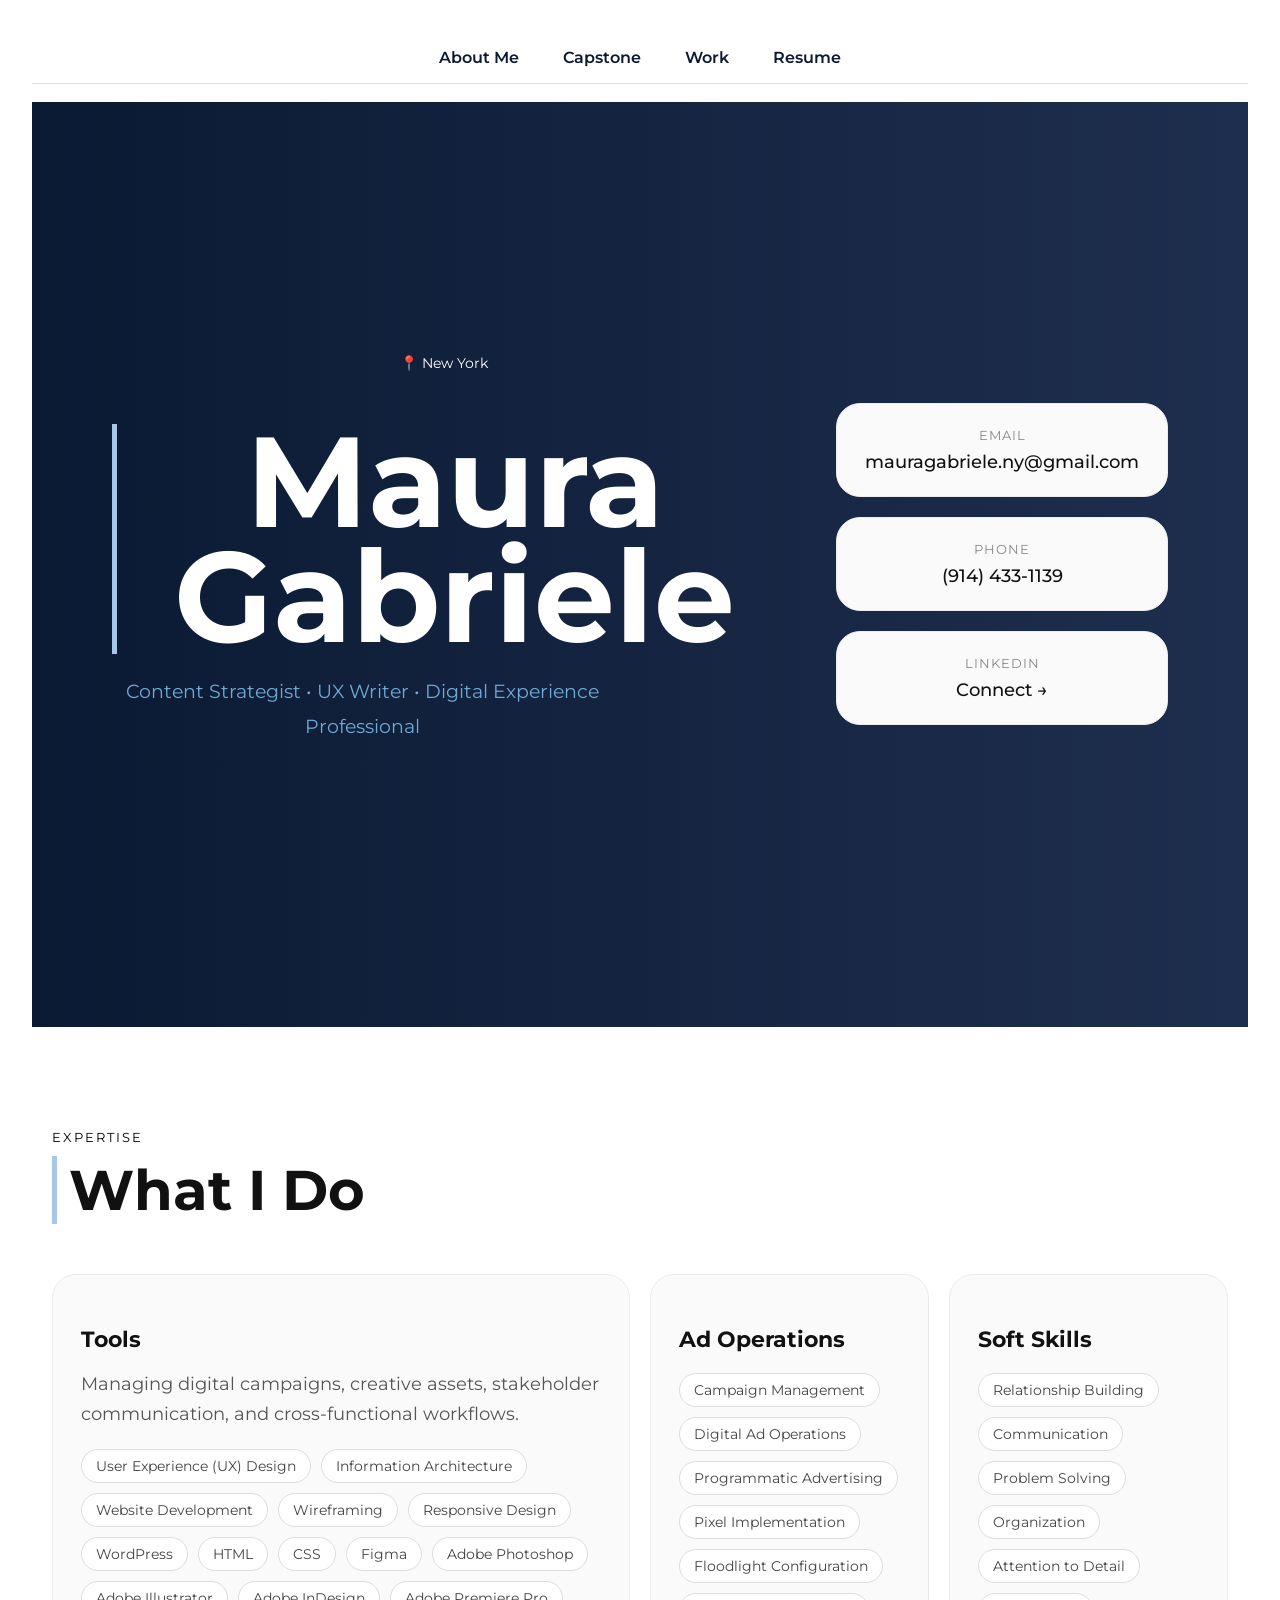
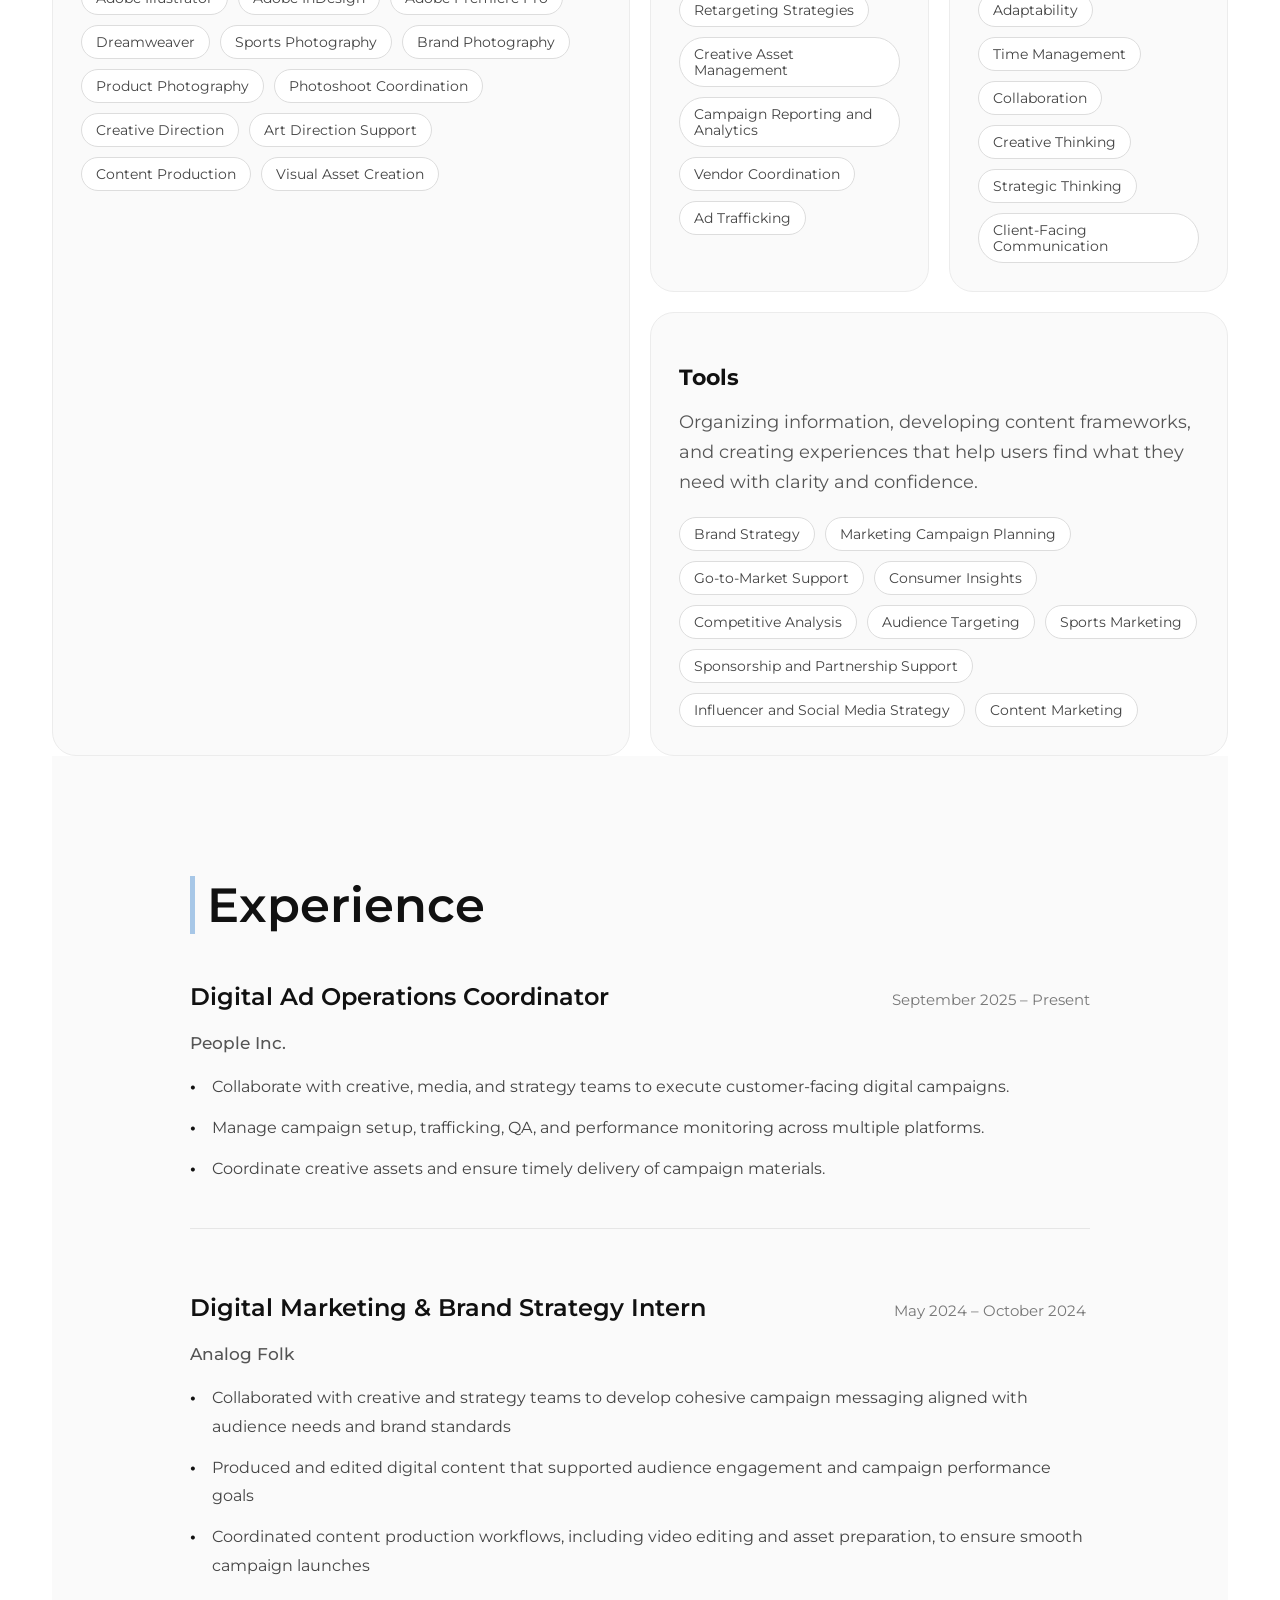
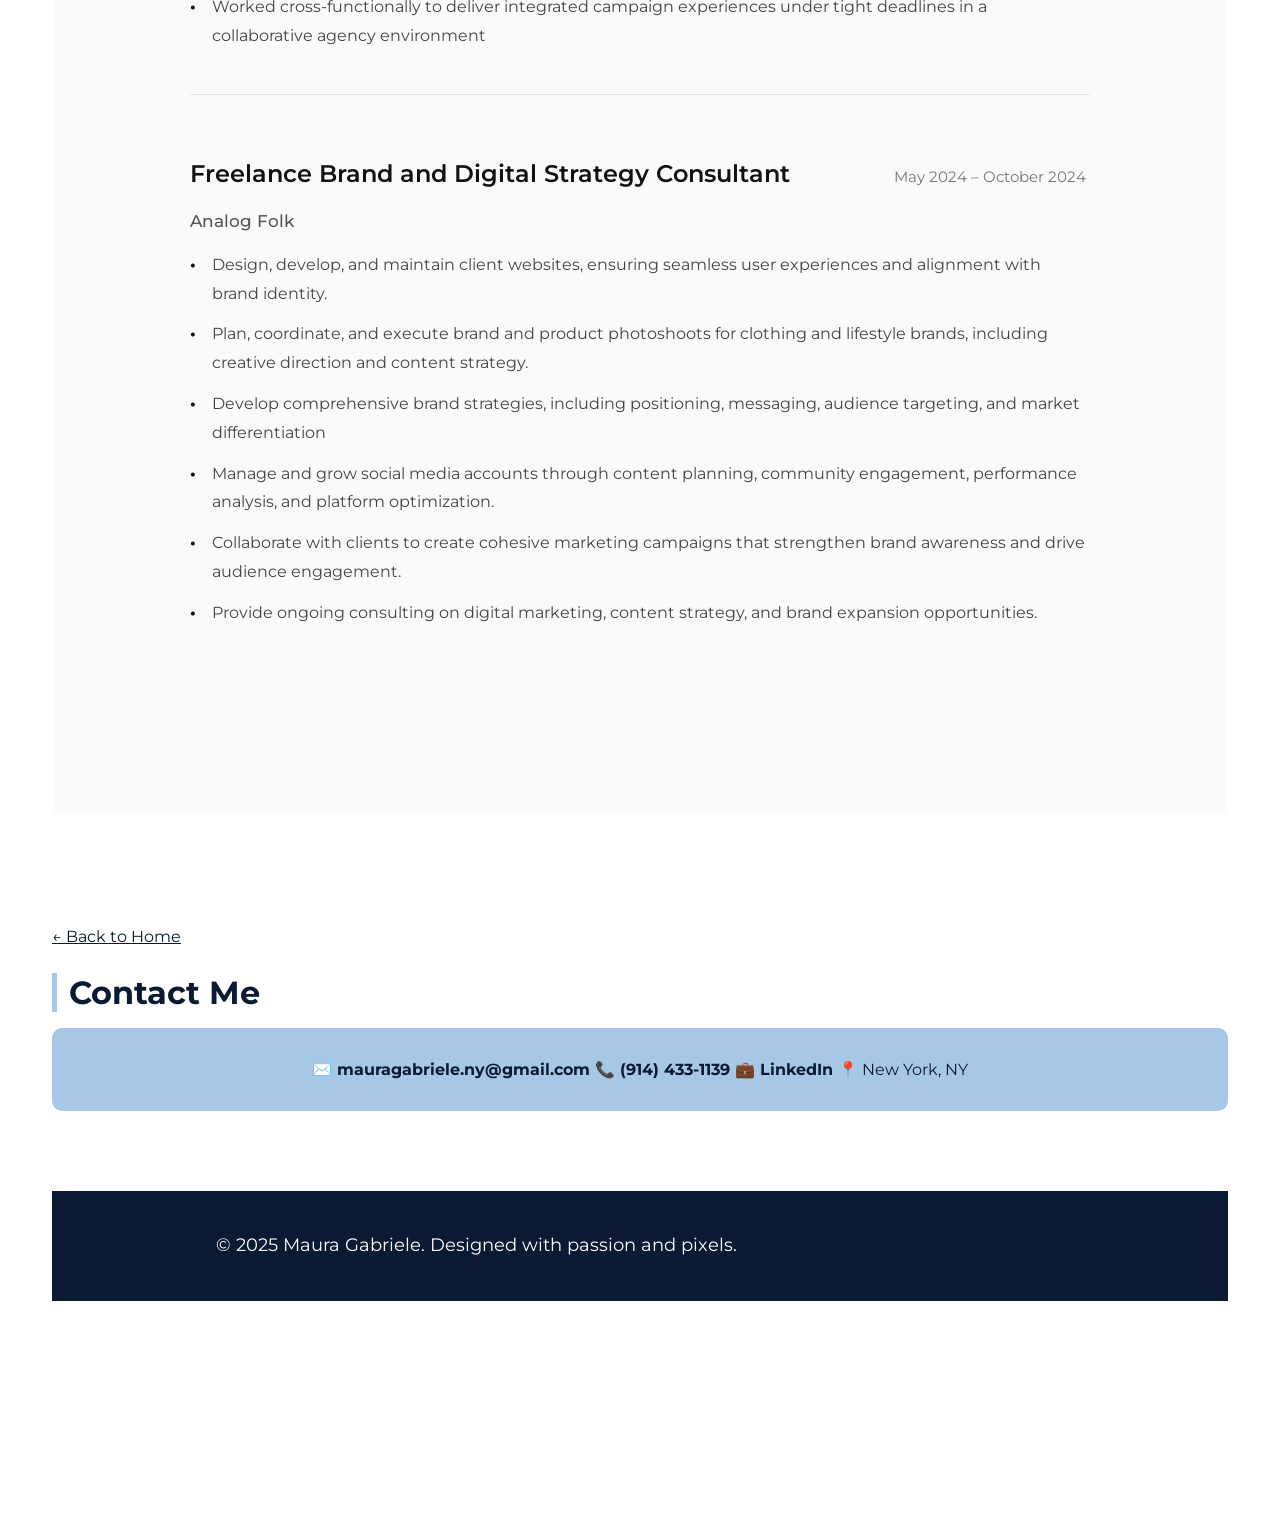
==== resume.html @ 92a8961c "Add files via upload" ====
<!DOCTYPE html>
<html lang="en">
<head>
  <meta charset="UTF-8" />
  <meta name="viewport" content="width=device-width, initial-scale=1.0"/>
  <title>Resume | Maura Gabriele</title>
  <link rel="stylesheet" href="style.css" />
  <link href="https://fonts.googleapis.com/css2?family=Montserrat:wght@400;700&display=swap" rel="stylesheet">
  <style>
    body {
      font-family: 'Montserrat', sans-serif;
      background-color: #ffffff;
      color: #0b1a33;
      margin: 0;
      padding: 2rem;
    }

    nav {
      background-color: #ffffff;
      border-bottom: 1px solid #e0e0e0;
      padding: 1rem 2rem;
      text-align: center;
    }

    nav a {
      color: #0b1a33;
      margin: 0 20px;
      font-weight: 600;
      font-size: 1rem;
      text-decoration: none;
      transition: color 0.3s;
    }

    nav a:hover {
      color: #a7c7e7;
    }

    h1 {
      font-size: 2.5rem;
      border-left: 5px solid #a7c7e7;
      padding-left: 1rem;
      margin-top: 2rem;
    }

    p {
      font-size: 1.1rem;
      line-height: 1.6;
      max-width: 800px;
      margin-top: 1rem;
    }

    a.back-link {
      display: inline-block;
      margin-top: 2rem;
      text-decoration: underline;
    }
	  .resume-section {
    padding: 80px 20px;
    background: #fafafa;
}

.resume-container {
    max-width: 900px;
    margin: 0 auto;
}

.resume-container h2 {
    font-size: 3rem;
    font-weight: 600;
    color: #111;
    margin-bottom: 3rem;
}

.resume-item {
    margin-bottom: 4rem;
    padding-bottom: 2rem;
    border-bottom: 1px solid #e6e6e6;
}

.resume-item:last-child {
    border-bottom: none;
}

.resume-header {
    display: flex;
    justify-content: space-between;
    align-items: baseline;
    gap: 20px;
    margin-bottom: 0.5rem;
    flex-wrap: wrap;
}

.resume-header h3 {
    font-size: 1.5rem;
    font-weight: 600;
    color: #111;
    margin: 0;
}

.resume-header span {
    font-size: 0.95rem;
    color: #777;
    white-space: nowrap;
}

.resume-item h4 {
    font-size: 1.05rem;
    font-weight: 500;
    color: #555;
    margin-bottom: 1.25rem;
}

.resume-item ul {
    list-style: none;
    padding: 0;
    margin: 0;
}

.resume-item li {
    position: relative;
    padding-left: 22px;
    margin-bottom: 12px;
    line-height: 1.8;
    color: #444;
}

.resume-item li::before {
    content: "•";
    position: absolute;
    left: 0;
    color: #111;
    font-weight: bold;
}

@media (max-width: 768px) {
    .resume-container h2 {
        font-size: 2.25rem;
    }

    .resume-header {
        flex-direction: column;
        gap: 5px;
    }

    .resume-header h3 {
        font-size: 1.3rem;
    }

    .resume-item li {
        font-size: 0.95rem;
    }
}
	  .skills-section {
    padding: 100px 20px;
    background: #ffffff;
}

.skills-container {
    max-width: 1200px;
    margin: 0 auto;
}

.section-header {
    margin-bottom: 50px;
}

.section-header span {
    text-transform: uppercase;
    letter-spacing: 2px;
    font-size: 0.8rem;
    color: #000000;
}

.section-header h2 {
    font-size: 3.5rem;
    margin-top: 10px;
    color: #111;
}

.bento-grid {
    display: grid;
    grid-template-columns: repeat(4, 1fr);
    gap: 20px;
}

.bento-card {
    background: #fafafa;
    border: 1px solid #ececec;
    border-radius: 24px;
    padding: 28px;
    transition: all 0.35s ease;
}

.bento-card:hover {
    transform: translateY(-8px);
    box-shadow: 0 20px 40px rgba(0,0,0,0.08);
}

.bento-card h3 {
    font-size: 1.4rem;
    margin-bottom: 12px;
    color: #111;
}

.bento-card p {
    line-height: 1.7;
    color: #555;
}

.large {
    grid-column: span 2;
    grid-row: span 2;
}

.wide {
    grid-column: span 2;
}

.tags {
    display: flex;
    flex-wrap: wrap;
    gap: 10px;
    margin-top: 20px;
}

.tags span {
    padding: 8px 14px;
    border-radius: 999px;
    background: white;
    border: 1px solid #ddd;
    font-size: 0.85rem;
    color: #444;
}

.tags span:hover {
    border-color: #111;
}

@media (max-width: 900px) {
    .bento-grid {
        grid-template-columns: 1fr;
    }

    .large,
    .wide {
        grid-column: span 1;
        grid-row: span 1;
    }

    .section-header h2 {
        font-size: 2.5rem;
    }
}
	  .hero {
    min-height: 85vh;
    display: grid;
    grid-template-columns: 2fr 1fr;
    align-items: center;
    gap: 60px;
    padding: 80px;
}

.location {
    display: inline-block;
    font-size: 0.9rem;
    color: #FFFFFF;
    margin-bottom: 20px;
}

.hero h1 {
    font-size: clamp(4rem, 10vw, 8rem);
    line-height: 0.9;
    font-weight: 700;
    color: #white;
    margin-bottom: 20px;
}

.tagline {
    font-size: 1.2rem;
    color: #6FA9D5;
    max-width: 500px;
    line-height: 1.8;
}

.hero-right {
    display: flex;
    flex-direction: column;
    gap: 20px;
}

.contact-card {
    text-decoration: none;
    background: #fafafa;
    border: 1px solid #ececec;
    border-radius: 24px;
    padding: 24px;
    transition: all 0.3s ease;
}

.contact-card:hover {
    transform: translateX(10px);
    background: #111;
}

.contact-card:hover .label,
.contact-card:hover .value {
    color: white;
}

.label {
    display: block;
    font-size: 0.8rem;
    text-transform: uppercase;
    letter-spacing: 1px;
    color: #888;
    margin-bottom: 8px;
}

.value {
    font-size: 1.1rem;
    color: #111;
    font-weight: 500;
}

@media (max-width: 900px) {
    .hero {
        grid-template-columns: 1fr;
        padding: 40px 20px;
        min-height: auto;
    }

    .hero h1 {
        font-size: 4rem;
    }
}
  </style>
</head>
<body>

  <nav>
    <a href="index.html">About Me</a>
    <a href="capstone.html">Capstone</a>
    <a href="work.html">Work</a>
    <a href="resume.html">Resume</a>
  </nav>
	
    <section className="min-h-screen bg-[#f8f7f4] text-black px-6 py-20 md:px-16 lg:px-28 font-sans">
      <div className="max-w-5xl mx-auto">
        <div className="mb-20 border-b border-black/10 pb-10">
          <p className="uppercase tracking-[0.3em] text-sm text-neutral-500 mb-4">
          </p>
<header class="hero">

    <div class="hero-left">
        <span class="location">📍 New York</span>

        <h1>
            Maura<br>
            Gabriele
        </h1>

        <p class="tagline">
            Content Strategist • UX Writer • Digital Experience Professional
        </p>
    </div>

    <div class="hero-right">

        <a href="mailto:mauragabriele.ny@gmail.com" class="contact-card">
            <span class="label">Email</span>
            <span class="value">mauragabriele.ny@gmail.com</span>
        </a>

        <a href="tel:+19144331139" class="contact-card">
            <span class="label">Phone</span>
            <span class="value">(914) 433-1139</span>
        </a>

        <a href="https://www.linkedin.com/in/maura-gabriele-64304a213"
           target="_blank"
           class="contact-card">
            <span class="label">LinkedIn</span>
            <span class="value">Connect →</span>
        </a>

    </div>

</header>

          <a
            href="https://www.linkedin.com/in/maura-gabriele-64304a213"
            target="_blank"
            rel="noopener noreferrer"
            className="inline-block mt-6 text-neutral-800 underline underline-offset-4 hover:text-black transition"
          >
          </a>
        </div>

        <div className="grid md:grid-cols-12 gap-10 mb-24">
          <div className="md:col-span-4">

          </div>
        </div>

          <section class="skills-section">
    <div class="skills-container">
        <div class="section-header">
            <span>Expertise</span>
            <h2>What I Do</h2>
        </div>

        <div class="bento-grid">

            <div class="bento-card large">
                <h3>Tools</h3>
                <p>
                    Managing digital campaigns, creative assets,
                    stakeholder communication, and cross-functional workflows.
                </p>

                <div class="tags">
				  <span>User Experience (UX) Design</span>
<span>Information Architecture</span>
<span>Website Development</span>
<span>Wireframing</span>
<span>Responsive Design</span>
<span>WordPress</span>
<span>HTML</span>
<span>CSS</span>
<span>Figma</span>
<span>Adobe Photoshop</span>
<span>Adobe Illustrator</span>
<span>Adobe InDesign</span>
<span>Adobe Premiere Pro</span>
<span>Dreamweaver</span>

<span>Sports Photography</span>
<span>Brand Photography</span>
<span>Product Photography</span>
<span>Photoshoot Coordination</span>
<span>Creative Direction</span>
<span>Art Direction Support</span>
<span>Content Production</span>
<span>Visual Asset Creation</span>
                </div>
            </div>

            <div class="bento-card">
                <h3>Ad Operations</h3>
				 <div class="tags">
<span>Campaign Management</span>
<span>Digital Ad Operations</span>
<span>Programmatic Advertising</span>
<span>Pixel Implementation</span>
<span>Floodlight Configuration</span>
<span>Retargeting Strategies</span>
<span>Creative Asset Management</span>
<span>Campaign Reporting and Analytics</span>
<span>Vendor Coordination</span>
<span>Ad Trafficking</span>
			  </div>
            </div>

            <div class="bento-card">
                <h3>Soft Skills</h3>
				   <div class="tags">
             <span>Relationship Building</span>
	<span>Communication</span>
	<span>Problem Solving</span>
	<span>Organization</span>
	<span>Attention to Detail</span>
	<span>Adaptability</span>
	<span>Time Management</span>
	<span>Collaboration</span>
	<span>Creative Thinking</span>
	<span>Strategic Thinking</span>
	<span>Client-Facing Communication</span>
				</div>
            </div>

            <div class="bento-card wide">
                <h3>Tools</h3>
                <p>
					Organizing information, developing content frameworks,
                    and creating experiences that help users find what they
                    need with clarity and confidence.
              </p>

            <div class="tags">
					<span>Brand Strategy</span>
					<span>Marketing Campaign Planning</span>
					<span>Go-to-Market Support</span>
					<span>Consumer Insights</span>
					<span>Competitive Analysis</span>
					<span>Audience Targeting</span>
					<span>Sports Marketing</span>
					<span>Sponsorship and Partnership Support</span>
					<span>Influencer and Social Media Strategy</span>
			  <span>Content Marketing</span>
                </div>
            </div>


        </div>
	</div>
          <section class="resume-section">
    <div class="resume-container">

        <h2>Experience</h2>

        <div class="resume-item">
          <div class="resume-header">
                <h3>Digital Ad Operations Coordinator</h3>
                <span>September 2025 – Present</span>
            </div>

            <h4>People Inc.</h4>

            <ul>
              <li>Collaborate with creative, media, and strategy teams to execute customer-facing digital campaigns.</li>
                <li>Manage campaign setup, trafficking, QA, and performance monitoring across multiple platforms.</li>
                <li>Coordinate creative assets and ensure timely delivery of campaign materials.</li>
          </ul>
        </div>

      <div class="resume-item">
            <div class="resume-header">
                <h3>Digital Marketing &amp; Brand Strategy Intern</h3>
                <span>May 2024 – October 2024&nbsp;</span>
            </div>

            <h4>Analog Folk</h4>

          <ul>
            <li>Collaborated with creative and strategy teams to develop cohesive campaign messaging aligned with audience needs and brand standards</li>
              <li>Produced and edited digital content that supported audience engagement and campaign performance goals</li>
			<li> Coordinated content production workflows, including video editing and asset preparation, to ensure smooth campaign launches </li>
			 <li>Worked cross-functionally to deliver integrated campaign experiences under tight deadlines in a collaborative agency environment</li>
        </ul>
        </div>
	      <div class="resume-item">
            <div class="resume-header">
                <h3>Freelance Brand and Digital Strategy Consultant</h3>
                <span>May 2024 – October 2024&nbsp;</span>
            </div>

            <h4>Analog Folk</h4>

          <ul>
            <li>Design, develop, and maintain client websites, ensuring seamless user experiences and alignment with brand identity.</li>
              <li>Plan, coordinate, and execute brand and product photoshoots for clothing and lifestyle brands, including creative direction and content strategy. </li>
			<li> Develop comprehensive brand strategies, including positioning, messaging, audience targeting, and market differentiation </li>
			 <li>Manage and grow social media accounts through content planning, community engagement, performance analysis, and platform optimization.</li>
			  <li>Collaborate with clients to create cohesive marketing campaigns that strengthen brand awareness and drive audience engagement.</li>
			  <li>Provide ongoing consulting on digital marketing, content strategy, and brand expansion opportunities.</li>
        </ul>
        </div>

    </div>
			  
</section>

  <a class="back-link" href="index.html">← Back to Home</a>

    <section id="contact">
      <h2>Contact Me</h2>
      <div class="contact">
        <div class="contact-info">
            <a href="mailto:mauragabriele.ny@gmail.com" class="contact-item">
                ✉️ mauragabriele.ny@gmail.com
            </a>

            <a href="tel:+19144331139" class="contact-item">
                📞 (914) 433-1139
            </a>

            <a href="www.linkedin.com/in/maura-gabriele-64304a213"
               target="_blank"
               class="contact-item">
                💼 LinkedIn
            </a>
            <span class="contact-item">
                📍 New York, NY
            </span>
        </div>    
		</div>
			  </section>

  <footer>
    <p>© 2025 Maura Gabriele. Designed with passion and pixels.</p>
  </footer>

</body>
</html>
---- style.css ----
/* === Root Colors and Fonts === */
:root {
  --navy: #0b1a33;
  --light-blue: #a7c7e7;
  --white: #ffffff;
  --gray: #f5f5f5;
}

body {
  margin: 0;
  font-family: 'Montserrat', sans-serif;
  background-color: var(--white);
  color: var(--navy);
}

/* === Links === */
a {
  text-decoration: none;
  color: inherit;
}

/* === Header === */
header {
  background: linear-gradient(to right, var(--navy), #1e2e4e);
  color: var(--white);
  padding: 4rem 2rem;
  text-align: center;
}

header h1 {
  font-size: 3rem;
  margin-bottom: 0.5rem;
}

header p {
  font-size: 1.3rem;
  margin-bottom: 2rem;
}

.cta-button {
  background-color: var(--light-blue);
  color: var(--navy);
  padding: 0.75rem 1.5rem;
  border-radius: 30px;
  font-weight: bold;
  transition: background 0.3s;
}

.cta-button:hover {
  background-color: #8bb9df;
}

/* === Navbar === */
nav {
  background-color: var(--white);
  border-bottom: 1px solid #e0e0e0;
  padding: 1rem 2rem;
  text-align: center;
}

nav a {
  color: var(--navy);
  margin: 0 20px;
  font-weight: 600;
  font-size: 1rem;
  transition: color 0.3s;
}

nav a:hover {
  color: var(--light-blue);
}

/* === Layout === */
.container {
  max-width: 1100px;
  margin: auto;
  padding: 2rem;
}

section {
  margin-bottom: 5rem;
}

h2 {
  font-size: 2rem;
  margin-bottom: 1rem;
  border-left: 5px solid var(--light-blue);
  padding-left: 0.75rem;
}

.about-text {
  font-size: 1.1rem;
  line-height: 1.6;
}

/* === Project Cards === */
.projects {
  display: grid;
  grid-template-columns: repeat(auto-fit, minmax(320px, 1fr));
  gap: 2rem;
}

.project {
  background-color: var(--gray);
  border-radius: 10px;
  overflow: hidden;
  box-shadow: 0 2px 8px rgba(0, 0, 0, 0.1);
  transition: transform 0.3s;
}

.project:hover {
  transform: translateY(-5px);
}

.project img {
  width: 100%;
  display: block;
}

.project-info {
  padding: 1rem;
}

.project-info h3 {
  margin-top: 0;
  font-size: 1.3rem;
}

.project-info p {
  font-size: 0.95rem;
  line-height: 1.4;
  color: #333;
}

/* === Contact Section === */
.contact {
  background-color: var(--light-blue);
  padding: 2rem;
  border-radius: 10px;
  text-align: center;
}

.contact p {
  font-size: 1.1rem;
  margin: 0.5rem 0;
}

.contact a {
  color: var(--navy);
  font-weight: bold;
}

.social-icons {
  margin-top: 1rem;
}

.social-icons a {
  margin: 0 10px;
  color: var(--navy);
  font-size: 1.5rem;
  transition: color 0.3s;
}

.social-icons a:hover {
  color: #444;
}

/* === Footer === */
footer {
  background-color: var(--navy);
  color: var(--white);
  padding: 1.5rem;
  text-align: center;
  font-size: 0.9rem;
}

/* === Image Grid (for pages with side-by-side images) === */
.image-grid {
  display: grid;
  grid-template-columns: repeat(3, 1fr);
  gap: 20px;
  margin: 2rem 0;
  justify-items: center;
}

.image-grid img {
  width: 100%;
  max-width: 250px;
  border-radius: 10px;
  box-shadow: 0 2px 10px rgba(0,0,0,0.1);
}

.persona-grid {
  display: flex;
  flex-wrap: wrap;
  gap: 20px;
  justify-content: center;
  margin-top: 2rem;
}

.persona-grid img {
  width: 100%;
  max-width: 400px;
  height: auto;
  border-radius: 8px;
  box-shadow: 0 2px 10px rgba(0,0,0,0.1);
}

/* === Responsive Header Text === */
@media (max-width: 600px) {
  header h1 {
    font-size: 2.2rem;
  }

  .image-row img {
    width: 100%;
  }
}
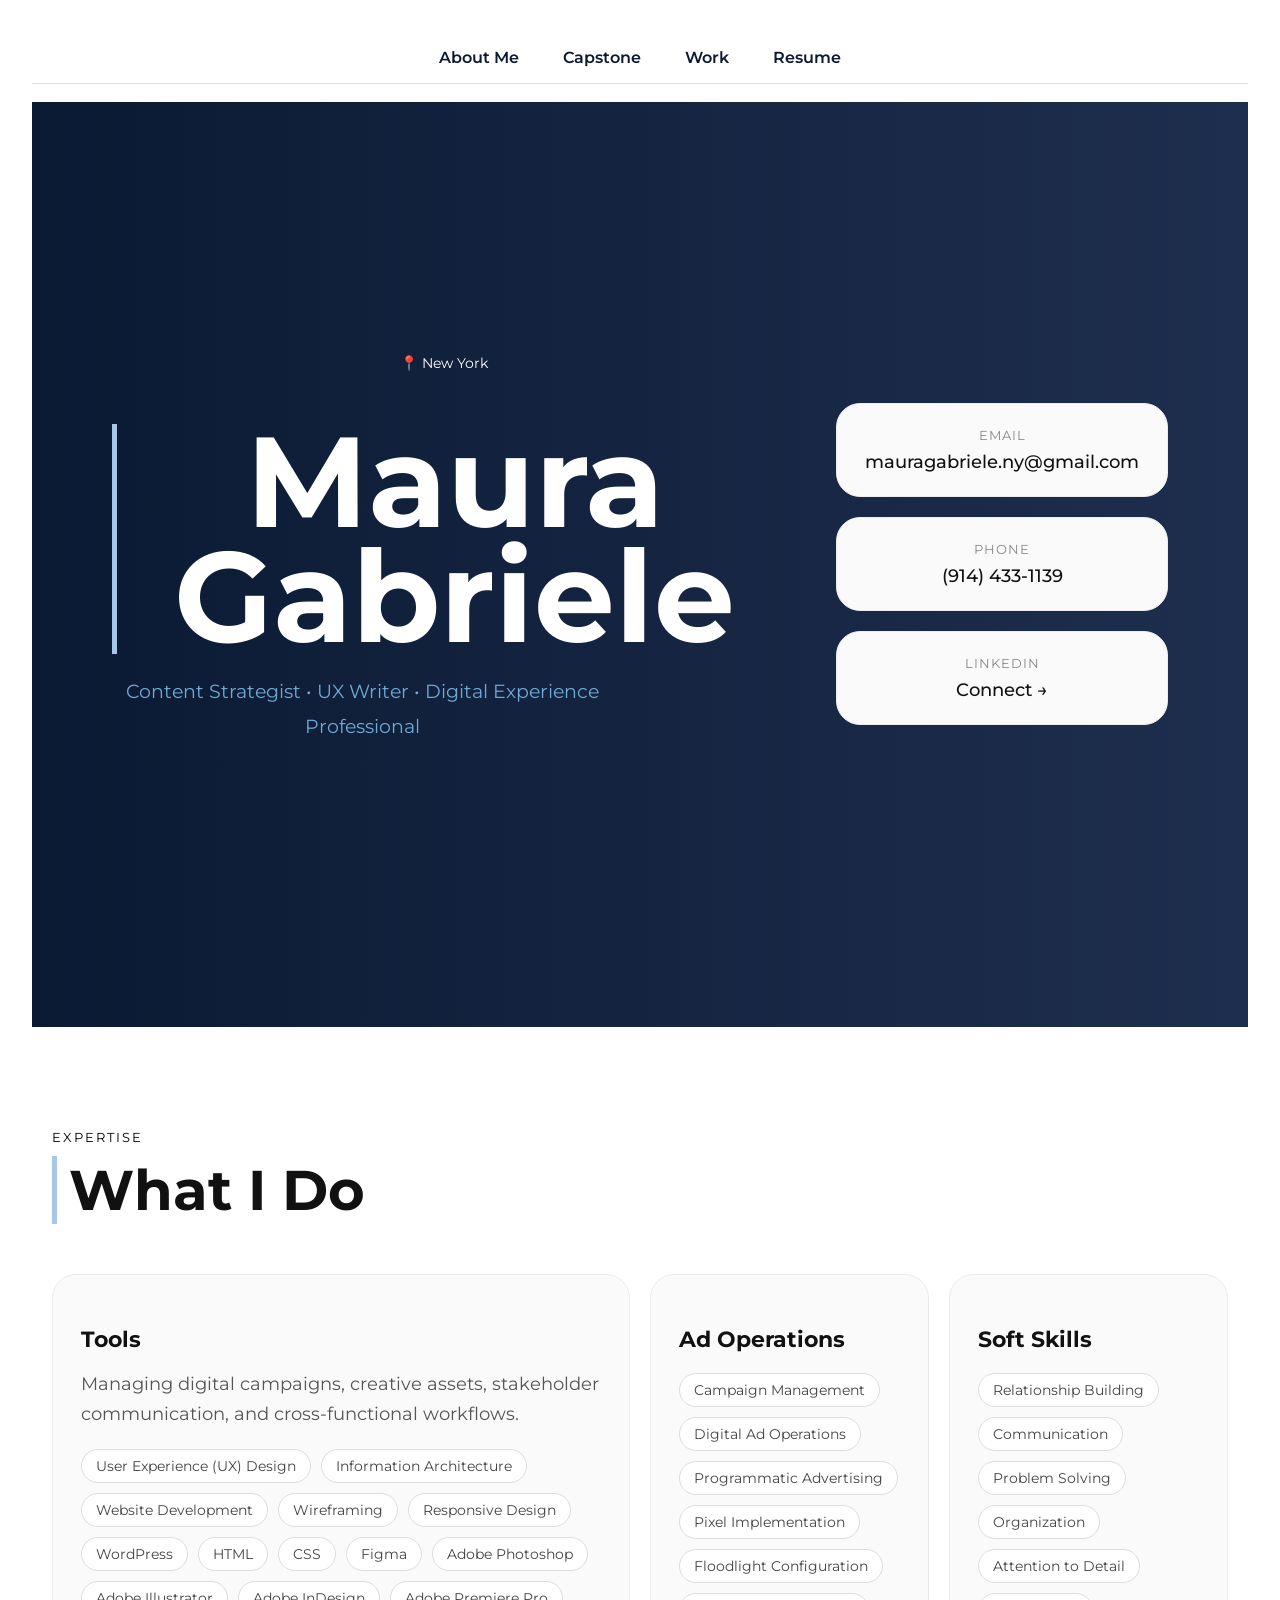
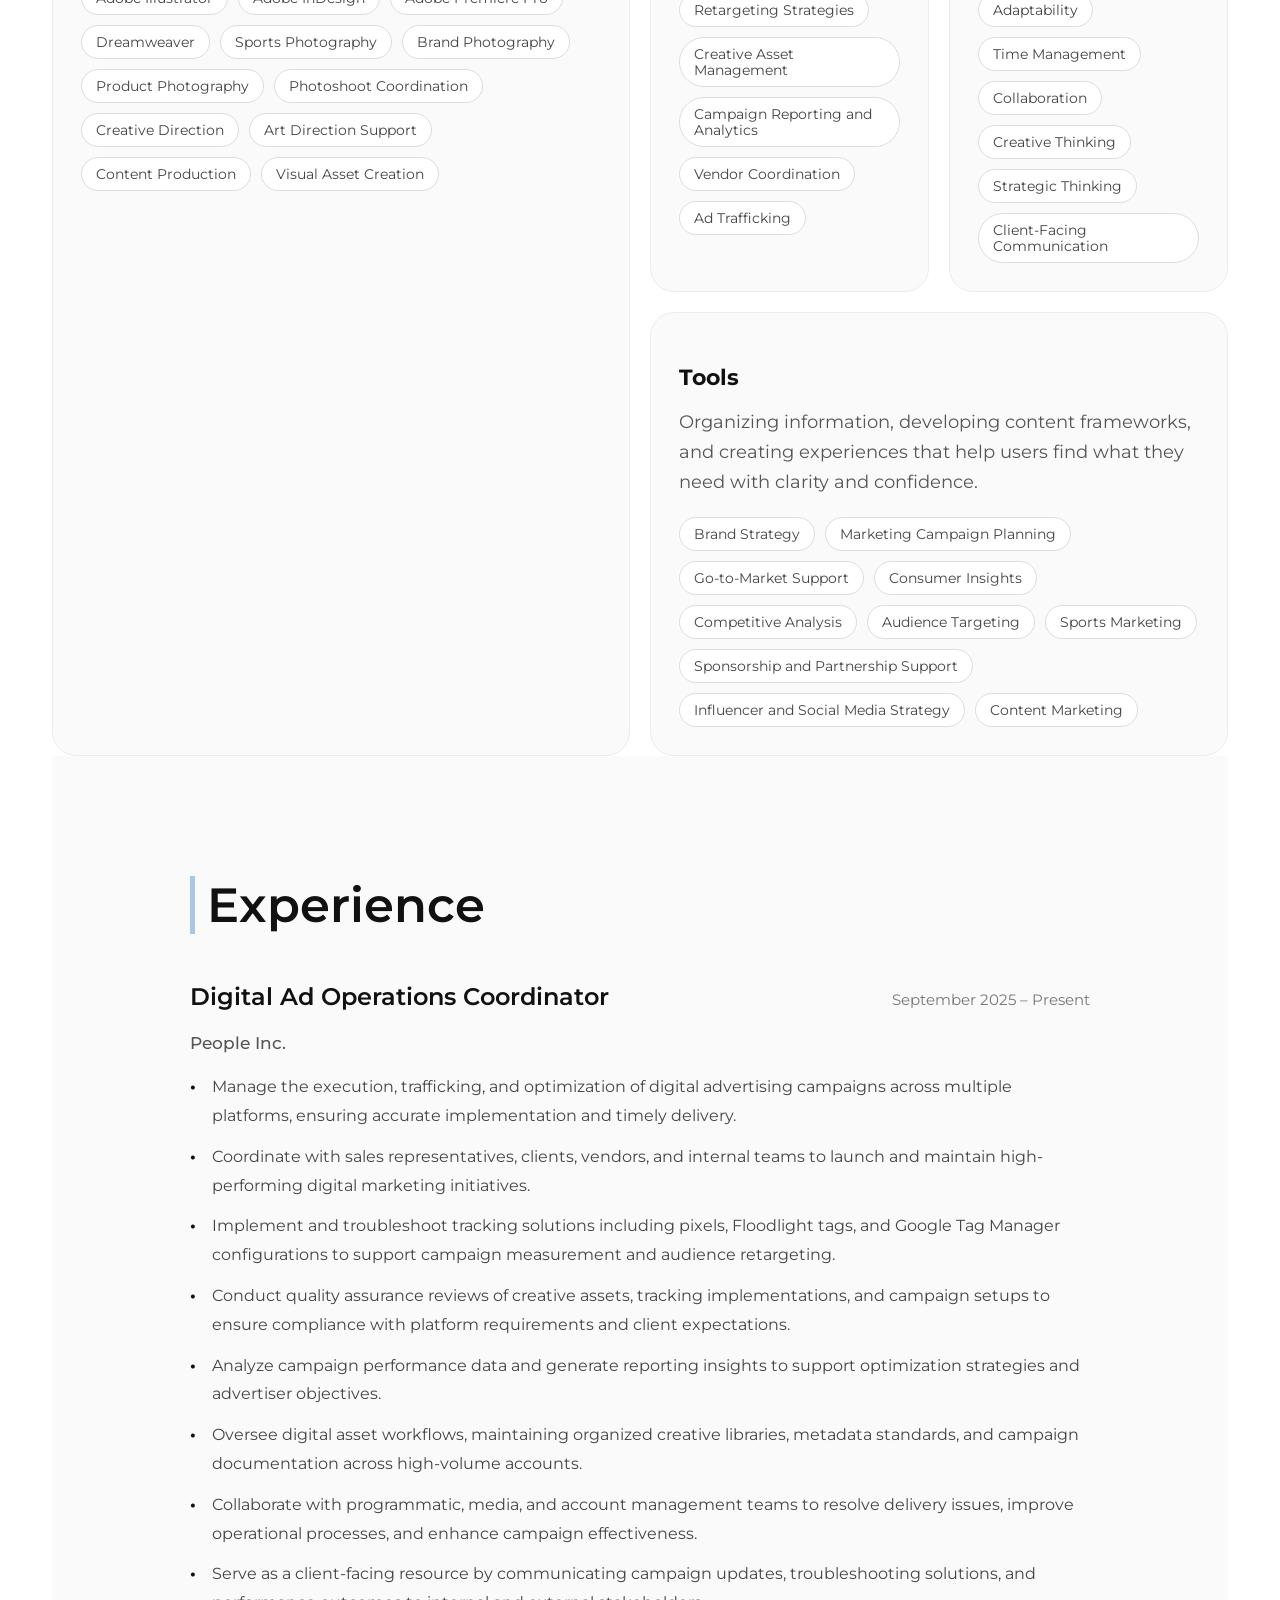
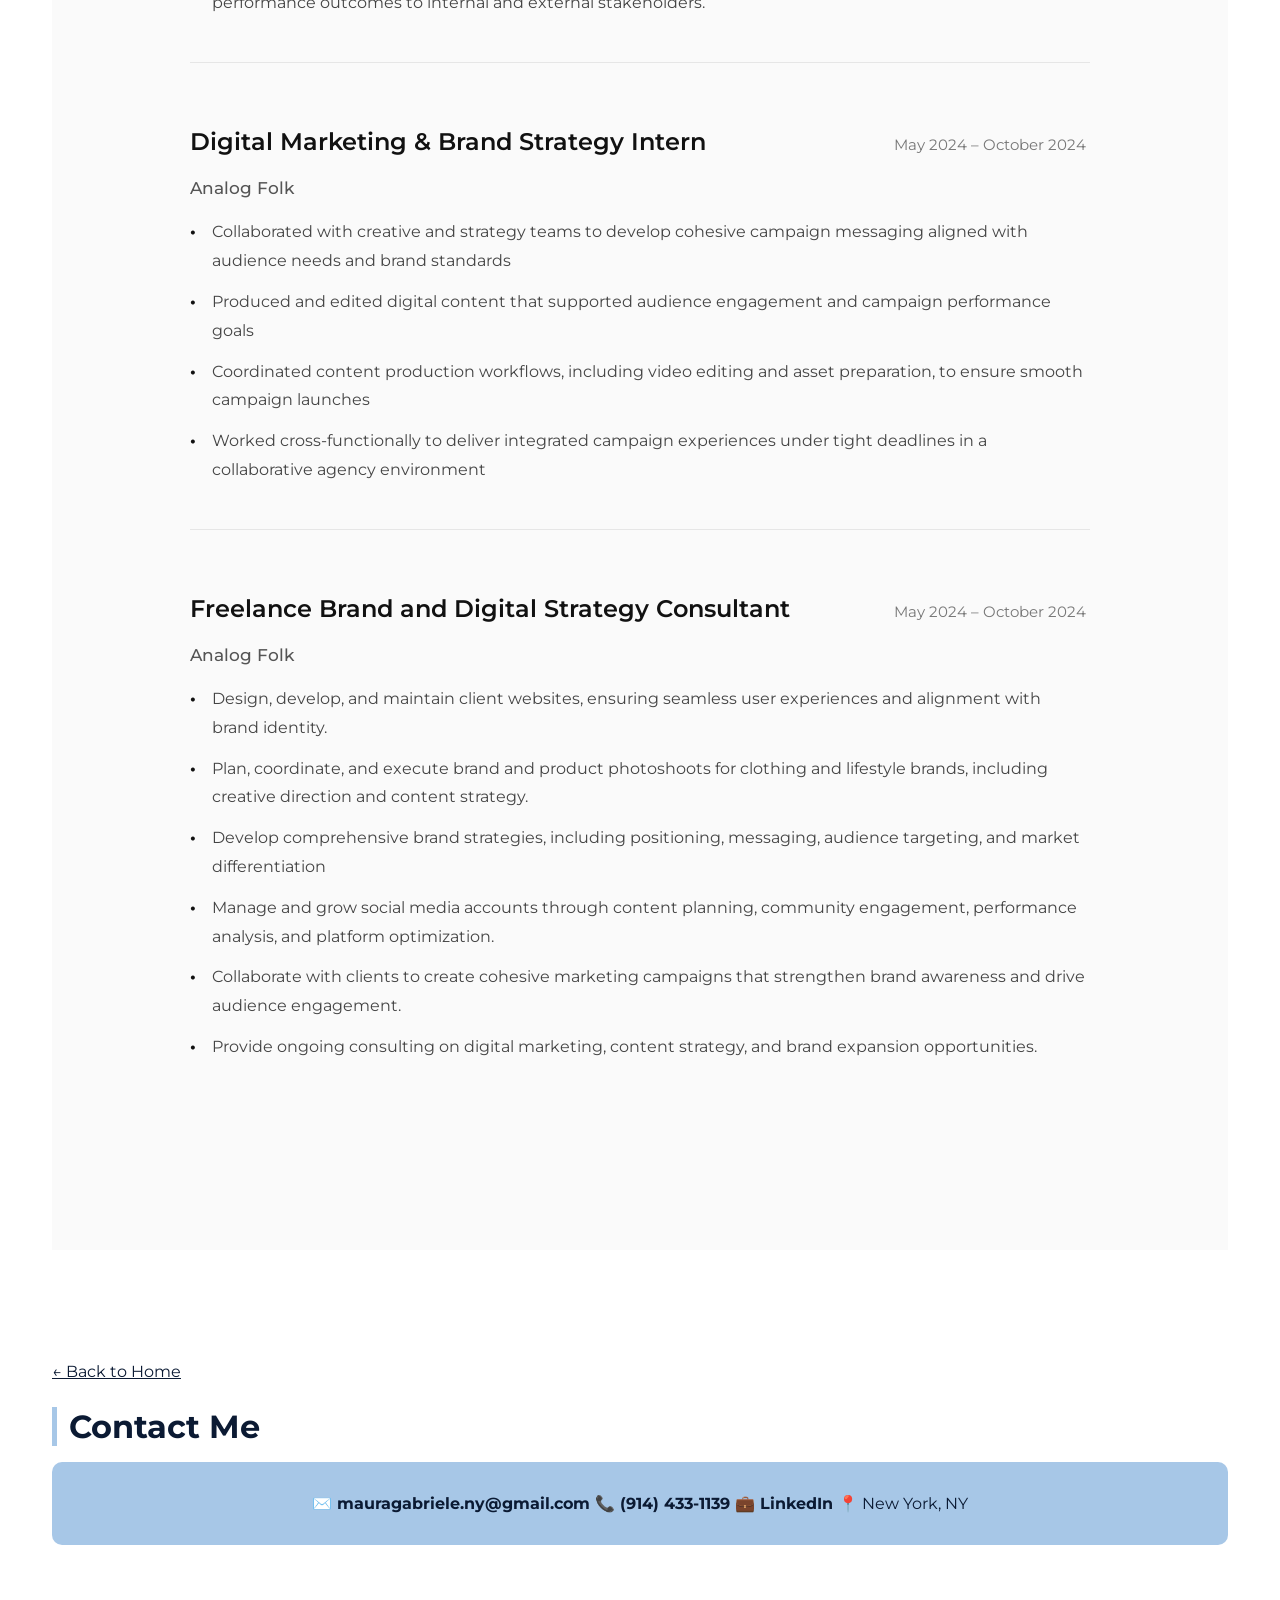
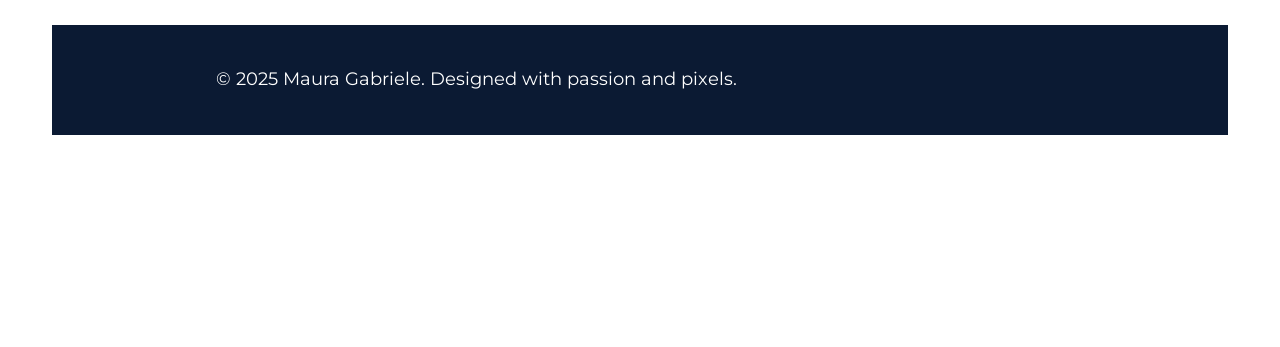
==== commit e6d809ba: "Add files via upload" ====
--- a/resume.html
+++ b/resume.html
@@ -517,9 +517,15 @@
             <h4>People Inc.</h4>
 
             <ul>
-              <li>Collaborate with creative, media, and strategy teams to execute customer-facing digital campaigns.</li>
-                <li>Manage campaign setup, trafficking, QA, and performance monitoring across multiple platforms.</li>
-                <li>Coordinate creative assets and ensure timely delivery of campaign materials.</li>
+              <li>Manage the execution, trafficking, and optimization of digital advertising campaigns across multiple platforms, ensuring accurate implementation and timely delivery.</li>
+                <li>Coordinate with sales representatives, clients, vendors, and internal teams to launch and maintain high-performing digital marketing initiatives.</li>
+                <li>Implement and troubleshoot tracking solutions including pixels, Floodlight tags, and Google Tag Manager configurations to support campaign measurement and audience retargeting.</li>
+				<li>Conduct quality assurance reviews of creative assets, tracking implementations, and campaign setups to ensure compliance with platform requirements and client expectations.</li>
+				<li>Analyze campaign performance data and generate reporting insights to support optimization strategies and advertiser objectives.</li>
+				<li>Oversee digital asset workflows, maintaining organized creative libraries, metadata standards, and campaign documentation across high-volume accounts.</li>
+				<li>Collaborate with programmatic, media, and account management teams to resolve delivery issues, improve operational processes, and enhance campaign effectiveness.</li>
+				<li>Serve as a client-facing resource by communicating campaign updates, troubleshooting solutions, and performance outcomes to internal and external stakeholders.</li>
+
           </ul>
         </div>
 
